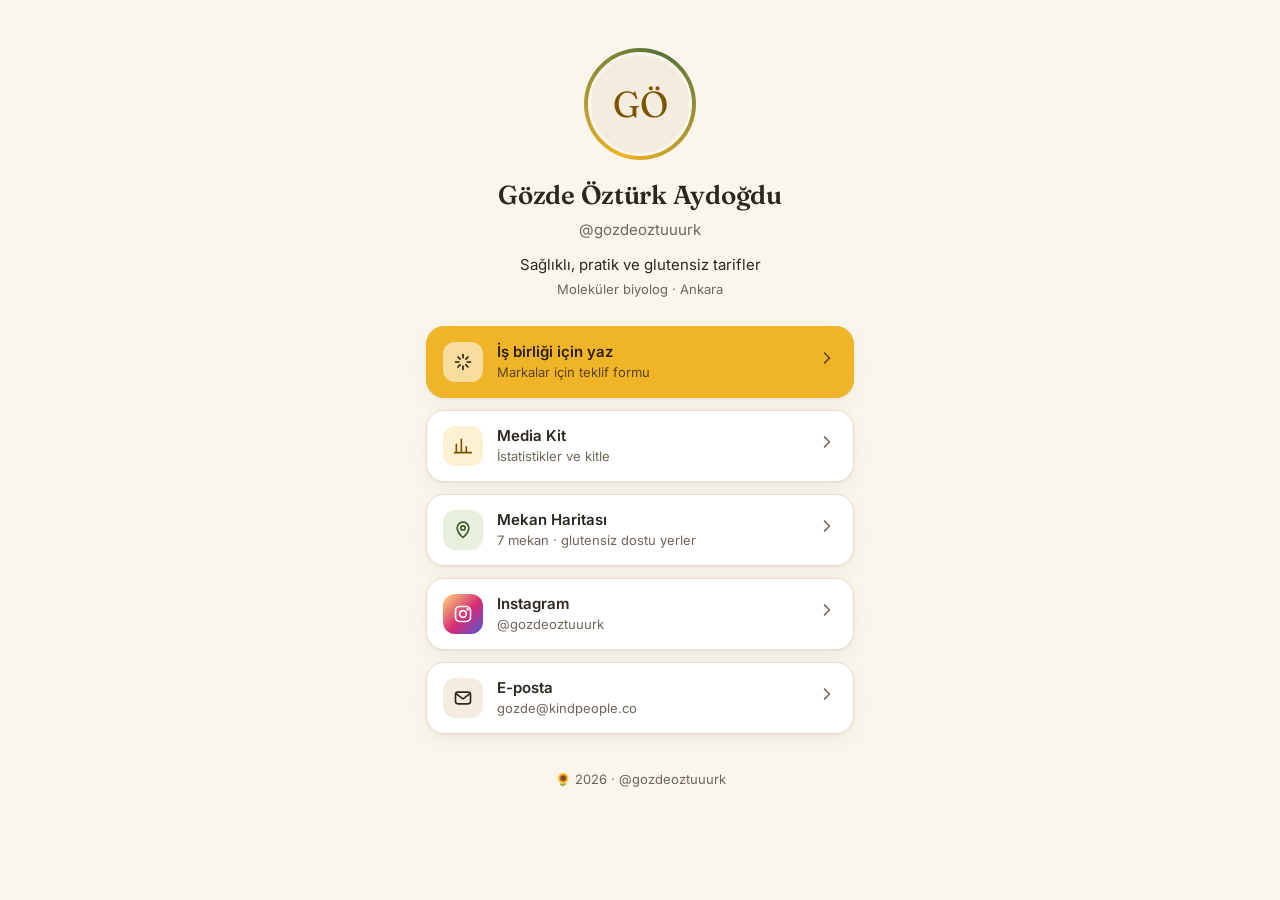
==== index.html @ 91e12c9a "Add link-in-bio site: link page, media kit, place map, collab form Co-Authored-By: Claude Opus 5.5 <" ====
<!doctype html>
<html lang="tr" data-base=".">
<head>
  <meta charset="utf-8">
  <meta name="viewport" content="width=device-width, initial-scale=1">
  <title>Gözde Öztürk Aydoğdu · @gozdeoztuuurk</title>
  <meta name="description" content="Sağlıklı, pratik ve glutensiz tarifler. Media kit, mekan haritası ve iş birliği.">
  <meta property="og:title" content="Gözde Öztürk Aydoğdu · @gozdeoztuuurk">
  <meta property="og:description" content="Sağlıklı, pratik ve glutensiz tarifler.">
  <meta property="og:image" content="assets/avatar.jpg">
  <meta name="theme-color" content="#faf6ee">
  <link rel="icon" href="data:image/svg+xml,<svg xmlns='http://www.w3.org/2000/svg' viewBox='0 0 100 100'><text y='.9em' font-size='90'>🌻</text></svg>">
  <link rel="preconnect" href="https://fonts.googleapis.com">
  <link rel="preconnect" href="https://fonts.gstatic.com" crossorigin>
  <link href="https://fonts.googleapis.com/css2?family=Fraunces:opsz,wght@9..144,500;9..144,600&family=Inter:wght@400;500;600&display=swap" rel="stylesheet">
  <link rel="stylesheet" href="assets/style.css">
</head>
<body>
  <main class="links-wrap">
    <header class="profile">
      <div class="avatar" id="avatar"><span></span></div>
      <h1 id="name">Gözde Öztürk Aydoğdu</h1>
      <p class="handle" id="handle">@gozdeoztuuurk</p>
      <p class="tagline" id="tagline"></p>
      <p class="subline" id="subline"></p>
    </header>
    <nav class="link-list" id="links" aria-label="Bağlantılar"></nav>
    <footer class="foot">🌻 <span id="year"></span> · <span id="foot-handle"></span></footer>
  </main>

  <script src="assets/common.js"></script>
  <script>
    (async () => {
      const { icons, esc } = Site;
      const site = await Site.json('site.json');
      let placeCount = null;
      try { placeCount = (await Site.json('places.json')).places.length; } catch {}

      Site.avatar(document.getElementById('avatar'), site);
      document.getElementById('name').textContent = site.name;
      document.getElementById('handle').textContent = '@' + site.handle;
      document.getElementById('tagline').textContent = site.tagline;
      document.getElementById('subline').textContent = site.subline;
      document.getElementById('year').textContent = new Date().getFullYear();
      document.getElementById('foot-handle').textContent = '@' + site.handle;

      const btn = ({ href, cls = '', chip, icon, title, sub, external }) => `
        <a class="link-btn ${cls}" href="${esc(href)}"${external ? ' target="_blank" rel="noopener"' : ''}>
          <span class="chip ${chip}">${icon}</span>
          <span class="txt"><span class="ttl">${esc(title)}</span>${sub ? `<span class="sub">${esc(sub)}</span>` : ''}</span>
          <span class="arr">${icons.arrow}</span>
        </a>`;

      const items = [
        { href: 'is-birligi/', cls: 'primary', chip: '', icon: icons.spark, title: 'İş birliği için yaz', sub: 'Markalar için teklif formu' },
        { href: 'media-kit/', chip: 'sun', icon: icons.chart, title: 'Media Kit', sub: 'İstatistikler ve kitle' },
        { href: 'harita/', chip: 'leaf', icon: icons.pin, title: 'Mekan Haritası', sub: placeCount != null ? `${placeCount} mekan · glutensiz dostu yerler` : 'Gittiğim yerler' },
        ...site.socials.map((s) => ({
          href: s.url, external: true, chip: Site.platformChip[s.type] || 'plain',
          icon: icons[s.type] || icons.link, title: s.label, sub: s.sub || '@' + site.handle,
        })),
        { href: `mailto:${site.email}`, chip: 'plain', icon: icons.mail, title: 'E-posta', sub: site.email },
      ];
      document.getElementById('links').innerHTML = items.map(btn).join('');
    })();
  </script>
</body>
</html>
---- assets/style.css ----
:root {
  --bg: #faf6ee;
  --surface: #ffffff;
  --surface-2: #f3ecdf;
  --ink: #2b2620;
  --muted: #6f665a;
  --line: #e7dece;
  --sun: #f0b429;
  --sun-soft: #fdf1d3;
  --sun-ink: #7d5300;
  --leaf: #55743a;
  --leaf-soft: #e8efdc;
  --leaf-ink: #3d5626;
  --berry: #b8453a;
  --shadow: 0 1px 2px rgba(60, 45, 20, .06), 0 6px 20px rgba(60, 45, 20, .06);
  --radius: 18px;
  --serif: "Fraunces", Georgia, "Times New Roman", serif;
  --sans: "Inter", -apple-system, BlinkMacSystemFont, "Segoe UI", sans-serif;
  color-scheme: light;
}

@media (prefers-color-scheme: dark) {
  :root {
    --bg: #1a1714;
    --surface: #24201b;
    --surface-2: #2e2922;
    --ink: #f3ece0;
    --muted: #b3a895;
    --line: #3a342b;
    --sun: #f2b632;
    --sun-soft: #3a2f17;
    --sun-ink: #f6c95e;
    --leaf: #9cbf6e;
    --leaf-soft: #2a3220;
    --leaf-ink: #b8d58f;
    --berry: #e2796d;
    --shadow: 0 1px 2px rgba(0, 0, 0, .3), 0 6px 20px rgba(0, 0, 0, .25);
    color-scheme: dark;
  }
}

* { box-sizing: border-box; }
html { -webkit-text-size-adjust: 100%; }
body {
  margin: 0;
  background: var(--bg);
  color: var(--ink);
  font: 15px/1.5 var(--sans);
  -webkit-font-smoothing: antialiased;
}
a { color: inherit; }
img { max-width: 100%; display: block; }
h1, h2, h3 { font-family: var(--serif); font-weight: 600; letter-spacing: -.01em; margin: 0; }
.muted { color: var(--muted); }
.wrap { max-width: 920px; margin: 0 auto; padding: 24px 16px 56px; }
.back { display: inline-flex; gap: 6px; align-items: center; text-decoration: none; color: var(--muted); font-size: 14px; margin-bottom: 18px; }
.back:hover { color: var(--ink); }
.foot { text-align: center; font-size: 13px; color: var(--muted); margin-top: 36px; }
.foot a { text-decoration: none; }
.icon { width: 20px; height: 20px; flex: none; }

/* Sample-data banner */
.sample-banner {
  background: var(--sun-soft); color: var(--sun-ink);
  border: 1px dashed var(--sun); border-radius: 12px;
  padding: 10px 14px; font-size: 13px; margin-bottom: 16px;
}

/* ---------- Avatar ---------- */
.avatar {
  width: 112px; height: 112px; border-radius: 50%;
  padding: 4px; background: conic-gradient(from 200deg, var(--sun), var(--leaf), var(--sun));
  flex: none;
}
.avatar > * {
  width: 100%; height: 100%; border-radius: 50%; object-fit: cover;
  border: 3px solid var(--bg); background: var(--surface-2);
  display: grid; place-items: center;
  font-family: var(--serif); font-size: 36px; color: var(--sun-ink);
}

/* ---------- Link page ---------- */
.links-wrap { max-width: 460px; margin: 0 auto; padding: 48px 16px 40px; }
.profile { text-align: center; display: flex; flex-direction: column; align-items: center; gap: 4px; margin-bottom: 26px; }
.profile h1 { font-size: 26px; margin-top: 12px; }
.profile .handle { color: var(--muted); margin: 0; }
.profile .tagline { margin: 8px 0 0; font-size: 15px; }
.profile .subline { margin: 0; font-size: 13px; color: var(--muted); }
.link-list { display: flex; flex-direction: column; gap: 12px; }
.link-btn {
  display: flex; align-items: center; gap: 14px;
  padding: 14px 16px; border-radius: var(--radius);
  background: var(--surface); border: 1px solid var(--line);
  text-decoration: none; box-shadow: var(--shadow);
  transition: transform .15s ease, border-color .15s ease;
}
.link-btn:hover { transform: translateY(-1px); border-color: var(--sun); }
.link-btn .chip { width: 40px; height: 40px; border-radius: 12px; display: grid; place-items: center; flex: none; }
.link-btn .txt { display: flex; flex-direction: column; min-width: 0; flex: 1; }
.link-btn .ttl { font-weight: 600; }
.link-btn .sub { font-size: 13px; color: var(--muted); }
.link-btn .arr { color: var(--muted); }
.chip.sun { background: var(--sun-soft); color: var(--sun-ink); }
.chip.leaf { background: var(--leaf-soft); color: var(--leaf-ink); }
.chip.ig { background: linear-gradient(135deg, #feda75, #d62976 55%, #4f5bd5); color: #fff; }
.chip.yt { background: #e62117; color: #fff; }
.chip.tt { background: #111; color: #fff; }
.chip.plain { background: var(--surface-2); color: var(--ink); }
.link-btn.primary { background: var(--sun); border-color: var(--sun); color: #2b2008; }
.link-btn.primary .sub, .link-btn.primary .arr { color: #5c4512; }
.link-btn.primary .chip { background: rgba(255, 255, 255, .55); color: #2b2008; }

/* ---------- Cards & stat grids ---------- */
.card { background: var(--surface); border: 1px solid var(--line); border-radius: var(--radius); box-shadow: var(--shadow); padding: 18px; }
.section { margin-top: 28px; }
.section > h2 { font-size: 21px; margin-bottom: 4px; }
.section > .lead { color: var(--muted); margin: 0 0 14px; font-size: 14px; }
.stat-grid { display: grid; grid-template-columns: repeat(auto-fit, minmax(130px, 1fr)); gap: 12px; }
.stat-grid.tight { grid-template-columns: repeat(auto-fit, minmax(88px, 1fr)); }
.stat { display: flex; flex-direction: column; gap: 2px; }
.stat .v { font-family: var(--serif); font-size: 26px; font-weight: 600; line-height: 1.1; }
.stat .l { font-size: 12px; text-transform: uppercase; letter-spacing: .06em; color: var(--muted); }

/* ---------- Media kit ---------- */
.mk-hero {
  display: flex; gap: 20px; align-items: center; flex-wrap: wrap;
  padding: 24px; border-radius: 24px;
  background:
    radial-gradient(120% 140% at 100% 0%, var(--sun-soft) 0%, transparent 55%),
    radial-gradient(90% 120% at 0% 100%, var(--leaf-soft) 0%, transparent 60%),
    var(--surface);
  border: 1px solid var(--line);
}
.mk-hero .avatar { width: 96px; height: 96px; }
.mk-hero h1 { font-size: 28px; }
.mk-hero .handle { color: var(--muted); margin: 2px 0 8px; }
.mk-hero .tagline { margin: 0 0 10px; }
.pill { display: inline-flex; align-items: center; gap: 6px; padding: 5px 11px; border-radius: 999px; font-size: 13px; font-weight: 500; }
.pill.leaf { background: var(--leaf-soft); color: var(--leaf-ink); }
.pill.sun { background: var(--sun-soft); color: var(--sun-ink); }
.headline { margin-top: 16px; }
.platform-head { display: flex; align-items: center; gap: 10px; margin-bottom: 12px; font-weight: 600; text-decoration: none; }
.platform-head .chip { width: 30px; height: 30px; border-radius: 9px; display: grid; place-items: center; }
.platform-head .chip .icon { width: 16px; height: 16px; }
.platforms { display: grid; grid-template-columns: repeat(auto-fit, minmax(260px, 1fr)); gap: 12px; }

.chart { width: 100%; height: auto; display: block; }
.chart .grid { stroke: var(--line); stroke-width: 1; }
.chart .axis { fill: var(--muted); font: 11px var(--sans); }
.chart .line { fill: none; stroke: var(--leaf); stroke-width: 2.5; stroke-linejoin: round; stroke-linecap: round; }
.chart .area { fill: var(--leaf); opacity: .12; }
.chart .dot { fill: var(--surface); stroke: var(--leaf); stroke-width: 2; }
.chart-head { display: flex; justify-content: space-between; align-items: baseline; gap: 12px; flex-wrap: wrap; margin-bottom: 8px; }
.chart-head h3 { font-size: 17px; }

.aud-grid { display: grid; grid-template-columns: repeat(auto-fit, minmax(260px, 1fr)); gap: 12px; }
.gender-bar { display: flex; height: 12px; border-radius: 999px; overflow: hidden; margin: 12px 0 10px; background: var(--surface-2); }
.gender-bar span:first-child { background: var(--berry); }
.gender-bar span:last-child { background: var(--leaf); }
.legend { display: flex; gap: 16px; font-size: 13px; color: var(--muted); }
.legend i { display: inline-block; width: 10px; height: 10px; border-radius: 3px; margin-right: 6px; vertical-align: -1px; }
.bars { display: flex; flex-direction: column; gap: 9px; margin-top: 10px; }
.bar-row { display: grid; grid-template-columns: 72px 1fr 52px; align-items: center; gap: 10px; font-size: 13px; }
.bar-row .track { height: 8px; background: var(--surface-2); border-radius: 999px; overflow: hidden; }
.bar-row .track, .bar-row .fill { display: block; }
.bar-row .fill { height: 100%; background: var(--sun); border-radius: 999px; }
.bar-row .pct { text-align: right; color: var(--muted); font-variant-numeric: tabular-nums; }
.card h3 { font-size: 17px; }

.series-grid { display: grid; grid-template-columns: repeat(auto-fit, minmax(260px, 1fr)); gap: 12px; }
.series-card h3 { font-size: 17px; display: flex; gap: 8px; align-items: baseline; }
.series-card p { color: var(--muted); font-size: 14px; margin: 6px 0 14px; }
.series-card .stat .v { font-size: 20px; }
.series-card .pill { margin-top: 14px; }

.brand-list { display: flex; flex-wrap: wrap; gap: 8px; }
.brand-list span { padding: 8px 14px; border-radius: 999px; background: var(--surface); border: 1px solid var(--line); font-size: 14px; }
.services { display: grid; grid-template-columns: repeat(auto-fit, minmax(200px, 1fr)); gap: 12px; }
.services .card h3 { font-size: 16px; margin-bottom: 4px; }
.services .card p { margin: 0; font-size: 14px; color: var(--muted); }

.cta {
  margin-top: 32px; padding: 24px; border-radius: 24px; text-align: center;
  background: var(--leaf); color: #fff;
}
.cta h2 { font-size: 22px; }
.cta p { margin: 6px 0 16px; opacity: .9; }
.btn {
  display: inline-flex; align-items: center; justify-content: center; gap: 8px;
  padding: 12px 20px; border-radius: 999px; border: 0; cursor: pointer;
  font: 600 15px var(--sans); text-decoration: none;
  background: var(--sun); color: #2b2008;
}
.btn:hover { filter: brightness(1.05); }
.btn.block { width: 100%; }
.btn.ghost { background: var(--surface); color: var(--ink); border: 1px solid var(--line); }
.updated { text-align: center; font-size: 12px; color: var(--muted); margin-top: 18px; }

/* ---------- Map page ---------- */
.page-head h1 { font-size: 30px; }
.page-head p { color: var(--muted); margin: 6px 0 16px; }
#map {
  height: 380px; border-radius: var(--radius); border: 1px solid var(--line);
  box-shadow: var(--shadow); margin-bottom: 14px; z-index: 0;
}
.search {
  display: flex; align-items: center; gap: 10px;
  background: var(--surface); border: 1px solid var(--line); border-radius: 14px;
  padding: 0 14px; margin-bottom: 10px;
}
.search input { flex: 1; border: 0; background: transparent; color: var(--ink); font: 15px var(--sans); padding: 13px 0; outline: none; min-width: 0; }
.filters { display: flex; gap: 8px; overflow-x: auto; padding-bottom: 6px; margin-bottom: 14px; scrollbar-width: none; }
.filters::-webkit-scrollbar { display: none; }
.filter {
  flex: none; padding: 7px 13px; border-radius: 999px; cursor: pointer;
  background: var(--surface); border: 1px solid var(--line); color: var(--ink);
  font: 500 13px var(--sans);
}
.filter[aria-pressed="true"] { background: var(--ink); color: var(--bg); border-color: var(--ink); }
.filter.gf[aria-pressed="true"] { background: var(--leaf); border-color: var(--leaf); color: #fff; }
.series-list { display: flex; flex-direction: column; gap: 10px; }
details.group { background: var(--surface); border: 1px solid var(--line); border-radius: var(--radius); overflow: hidden; }
details.group > summary {
  list-style: none; cursor: pointer; display: flex; align-items: center; gap: 12px; padding: 14px 16px;
}
details.group > summary::-webkit-details-marker { display: none; }
details.group > summary .emoji { font-size: 20px; }
details.group > summary .ttl { font-weight: 600; flex: 1; }
details.group > summary .count { font-size: 12px; padding: 3px 9px; border-radius: 999px; background: var(--sun-soft); color: var(--sun-ink); font-weight: 600; }
details.group > summary .chev { transition: transform .2s; color: var(--muted); }
details.group[open] > summary .chev { transform: rotate(180deg); }
.group-desc { margin: 0; padding: 0 16px 10px; font-size: 13px; color: var(--muted); }
.place { display: flex; gap: 12px; padding: 12px 16px; border-top: 1px solid var(--line); cursor: pointer; }
.place:hover { background: var(--surface-2); }
.place .pin { color: var(--berry); padding-top: 2px; }
.place .body { flex: 1; min-width: 0; }
.place .name { font-weight: 600; }
.place .meta { font-size: 13px; color: var(--muted); }
.place .note { font-size: 14px; margin-top: 4px; }
.place .tags { display: flex; flex-wrap: wrap; gap: 6px; margin-top: 8px; }
.tag { font-size: 12px; padding: 2px 8px; border-radius: 999px; background: var(--surface-2); color: var(--muted); }
.tag.gf { background: var(--leaf-soft); color: var(--leaf-ink); font-weight: 600; }
.place .links { display: flex; gap: 14px; margin-top: 8px; font-size: 13px; }
.place .links a { color: var(--leaf-ink); font-weight: 600; text-decoration: none; }
.empty { text-align: center; color: var(--muted); padding: 24px; }
.leaflet-popup-content { font: 13px/1.45 var(--sans); }
.leaflet-popup-content b { font-size: 14px; }

/* ---------- Collab form ---------- */
.form { display: grid; gap: 14px; }
.form .row { display: grid; grid-template-columns: 1fr 1fr; gap: 14px; }
@media (max-width: 560px) { .form .row { grid-template-columns: 1fr; } }
.field { display: flex; flex-direction: column; gap: 6px; }
.field label { font-size: 13px; font-weight: 600; }
.field label .opt { font-weight: 400; color: var(--muted); }
.field input, .field select, .field textarea {
  font: 15px var(--sans); color: var(--ink);
  background: var(--bg); border: 1px solid var(--line); border-radius: 12px;
  padding: 12px 13px; width: 100%;
}
.field textarea { min-height: 130px; resize: vertical; }
.field input:focus, .field select:focus, .field textarea:focus { outline: 2px solid var(--sun); outline-offset: 1px; border-color: transparent; }
.types { display: flex; flex-wrap: wrap; gap: 8px; }
.types label {
  display: inline-flex; align-items: center; gap: 6px; cursor: pointer;
  padding: 8px 12px; border-radius: 999px; border: 1px solid var(--line); background: var(--bg);
  font-size: 14px; font-weight: 500; white-space: nowrap;
}
.types input { accent-color: var(--leaf); }
.types label:has(input:checked) { background: var(--leaf-soft); border-color: var(--leaf); color: var(--leaf-ink); }
.form-note { font-size: 13px; color: var(--muted); margin: 0; }
.success { text-align: center; padding: 28px 12px; }
.success h2 { font-size: 22px; margin: 8px 0; }
.collab-intro { display: grid; gap: 12px; grid-template-columns: repeat(auto-fit, minmax(200px, 1fr)); margin-bottom: 18px; }
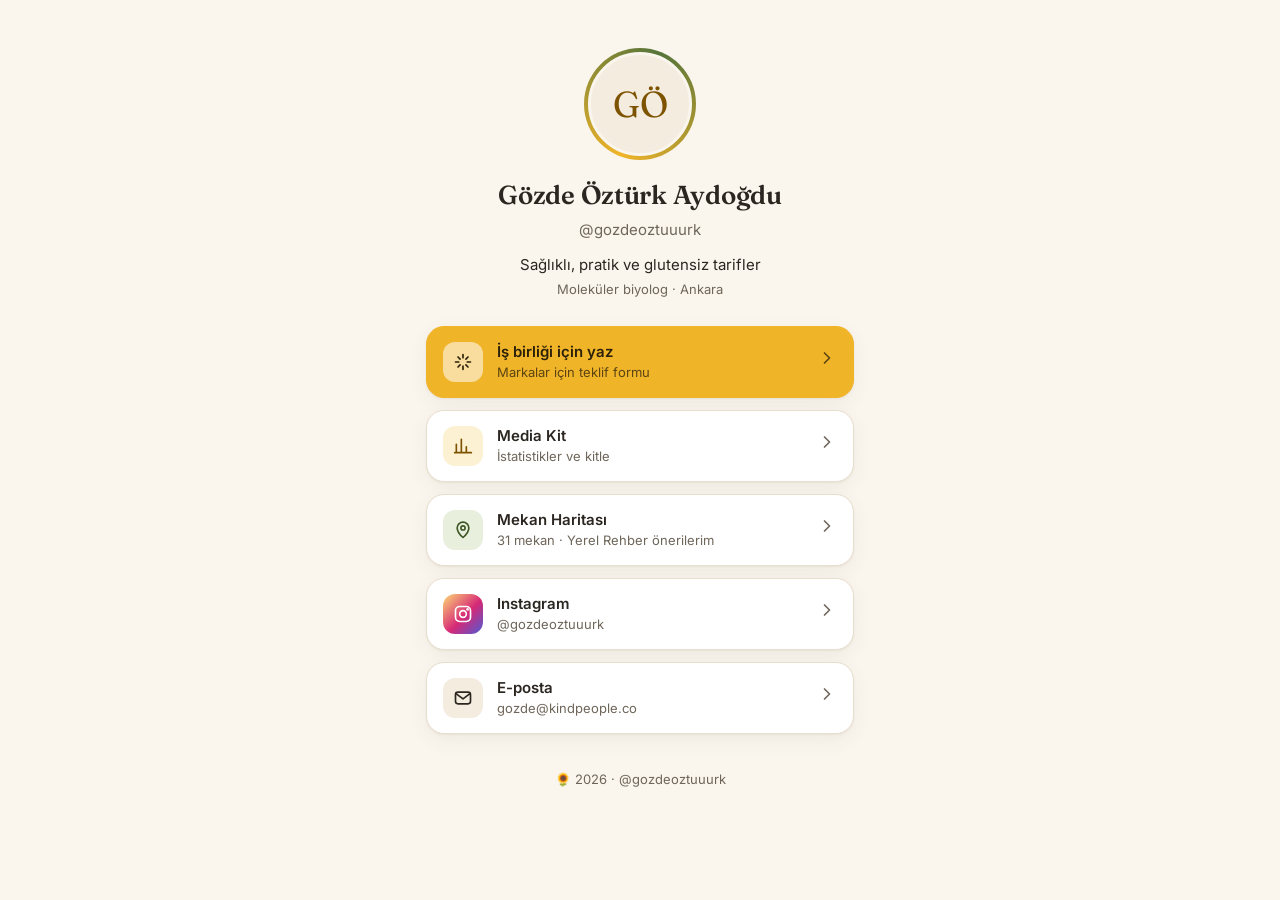
==== commit f4fa786f: "Fill place map from Google Maps Local Guide reviews; add Maps stats Co-Authored-By: Claude Opus 5.5 " ====
--- a/index.html
+++ b/index.html
@@ -54,7 +54,7 @@
       const items = [
         { href: 'is-birligi/', cls: 'primary', chip: '', icon: icons.spark, title: 'İş birliği için yaz', sub: 'Markalar için teklif formu' },
         { href: 'media-kit/', chip: 'sun', icon: icons.chart, title: 'Media Kit', sub: 'İstatistikler ve kitle' },
-        { href: 'harita/', chip: 'leaf', icon: icons.pin, title: 'Mekan Haritası', sub: placeCount != null ? `${placeCount} mekan · glutensiz dostu yerler` : 'Gittiğim yerler' },
+        { href: 'harita/', chip: 'leaf', icon: icons.pin, title: 'Mekan Haritası', sub: placeCount != null ? `${placeCount} mekan · Yerel Rehber önerilerim` : 'Gittiğim yerler' },
         ...site.socials.map((s) => ({
           href: s.url, external: true, chip: Site.platformChip[s.type] || 'plain',
           icon: icons[s.type] || icons.link, title: s.label, sub: s.sub || '@' + site.handle,
--- a/assets/style.css
+++ b/assets/style.css
@@ -174,7 +174,17 @@
 .series-card .pill { margin-top: 14px; }
 
 .brand-list { display: flex; flex-wrap: wrap; gap: 8px; }
-.brand-list span { padding: 8px 14px; border-radius: 999px; background: var(--surface); border: 1px solid var(--line); font-size: 14px; }
+.chart .val { fill: var(--ink); font-weight: 600; }
+.reel-list { display: grid; gap: 10px; }
+.reel { display: flex; gap: 14px; align-items: flex-start; padding: 14px 16px; }
+.reel .rank { font-family: var(--serif); font-size: 26px; font-weight: 600; color: var(--sun-ink); line-height: 1; min-width: 20px; }
+.reel-body { flex: 1; min-width: 0; }
+.reel-body h3 { font-size: 16px; display: inline; margin-right: 8px; }
+.reel-body .tag { display: inline-block; white-space: nowrap; vertical-align: 2px; }
+.reel-stats { display: flex; flex-wrap: wrap; gap: 4px 14px; margin-top: 8px; font-size: 13px; color: var(--muted); }
+.reel-stats b { color: var(--ink); font-weight: 600; }
+.brand-list a { text-decoration: none; }
+.brand-list span, .brand-list a { padding: 8px 14px; border-radius: 999px; background: var(--surface); border: 1px solid var(--line); font-size: 14px; }
 .services { display: grid; grid-template-columns: repeat(auto-fit, minmax(200px, 1fr)); gap: 12px; }
 .services .card h3 { font-size: 16px; margin-bottom: 4px; }
 .services .card p { margin: 0; font-size: 14px; color: var(--muted); }
@@ -236,6 +246,7 @@
 .place .body { flex: 1; min-width: 0; }
 .place .name { font-weight: 600; }
 .place .meta { font-size: 13px; color: var(--muted); }
+.place .stars { color: var(--sun); letter-spacing: 1px; }
 .place .note { font-size: 14px; margin-top: 4px; }
 .place .tags { display: flex; flex-wrap: wrap; gap: 6px; margin-top: 8px; }
 .tag { font-size: 12px; padding: 2px 8px; border-radius: 999px; background: var(--surface-2); color: var(--muted); }
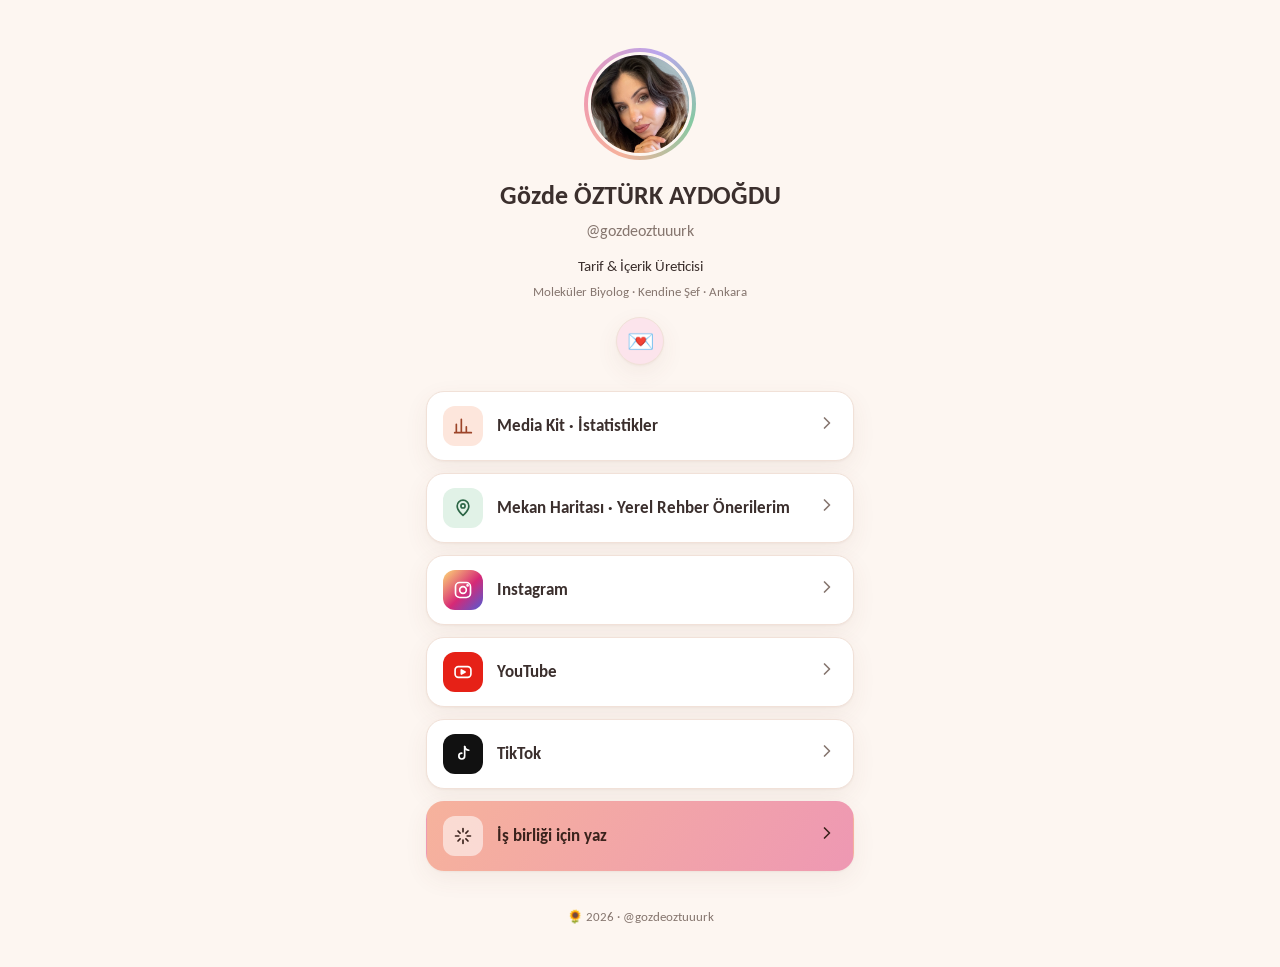
==== commit c466fe46: "Apply Gözde's review: pastel palette, Carlito, new link order, media kit v2 - Home: new title/subtit" ====
--- a/index.html
+++ b/index.html
@@ -3,26 +3,27 @@
 <head>
   <meta charset="utf-8">
   <meta name="viewport" content="width=device-width, initial-scale=1">
-  <title>Gözde Öztürk Aydoğdu · @gozdeoztuuurk</title>
-  <meta name="description" content="Sağlıklı, pratik ve glutensiz tarifler. Media kit, mekan haritası ve iş birliği.">
-  <meta property="og:title" content="Gözde Öztürk Aydoğdu · @gozdeoztuuurk">
-  <meta property="og:description" content="Sağlıklı, pratik ve glutensiz tarifler.">
+  <title>Gözde ÖZTÜRK AYDOĞDU · @gozdeoztuuurk</title>
+  <meta name="description" content="Tarif ve içerik üreticisi, moleküler biyolog. Media kit, mekan haritası ve iş birliği.">
+  <meta property="og:title" content="Gözde ÖZTÜRK AYDOĞDU · @gozdeoztuuurk">
+  <meta property="og:description" content="Tarif & İçerik Üreticisi · Moleküler Biyolog · Ankara">
   <meta property="og:image" content="assets/avatar.jpg">
-  <meta name="theme-color" content="#faf6ee">
+  <meta name="theme-color" content="#fdf6f1">
   <link rel="icon" href="data:image/svg+xml,<svg xmlns='http://www.w3.org/2000/svg' viewBox='0 0 100 100'><text y='.9em' font-size='90'>🌻</text></svg>">
   <link rel="preconnect" href="https://fonts.googleapis.com">
   <link rel="preconnect" href="https://fonts.gstatic.com" crossorigin>
-  <link href="https://fonts.googleapis.com/css2?family=Fraunces:opsz,wght@9..144,500;9..144,600&family=Inter:wght@400;500;600&display=swap" rel="stylesheet">
+  <link href="https://fonts.googleapis.com/css2?family=Carlito:ital,wght@0,400;0,700;1,400&display=swap" rel="stylesheet">
   <link rel="stylesheet" href="assets/style.css">
 </head>
 <body>
   <main class="links-wrap">
     <header class="profile">
       <div class="avatar" id="avatar"><span></span></div>
-      <h1 id="name">Gözde Öztürk Aydoğdu</h1>
+      <h1 id="name">Gözde ÖZTÜRK AYDOĞDU</h1>
       <p class="handle" id="handle">@gozdeoztuuurk</p>
       <p class="tagline" id="tagline"></p>
       <p class="subline" id="subline"></p>
+      <a class="mail-btn" id="mail" aria-label="E-posta gönder" title="E-posta gönder">💌</a>
     </header>
     <nav class="link-list" id="links" aria-label="Bağlantılar"></nav>
     <footer class="foot">🌻 <span id="year"></span> · <span id="foot-handle"></span></footer>
@@ -33,8 +34,6 @@
     (async () => {
       const { icons, esc } = Site;
       const site = await Site.json('site.json');
-      let placeCount = null;
-      try { placeCount = (await Site.json('places.json')).places.length; } catch {}
 
       Site.avatar(document.getElementById('avatar'), site);
       document.getElementById('name').textContent = site.name;
@@ -43,6 +42,7 @@
       document.getElementById('subline').textContent = site.subline;
       document.getElementById('year').textContent = new Date().getFullYear();
       document.getElementById('foot-handle').textContent = '@' + site.handle;
+      document.getElementById('mail').href = `mailto:${site.email}`;
 
       const btn = ({ href, cls = '', chip, icon, title, sub, external }) => `
         <a class="link-btn ${cls}" href="${esc(href)}"${external ? ' target="_blank" rel="noopener"' : ''}>
@@ -51,15 +51,15 @@
           <span class="arr">${icons.arrow}</span>
         </a>`;
 
+      // Order requested by Gözde: stats, map, socials, then the collab form last.
       const items = [
-        { href: 'is-birligi/', cls: 'primary', chip: '', icon: icons.spark, title: 'İş birliği için yaz', sub: 'Markalar için teklif formu' },
-        { href: 'media-kit/', chip: 'sun', icon: icons.chart, title: 'Media Kit', sub: 'İstatistikler ve kitle' },
-        { href: 'harita/', chip: 'leaf', icon: icons.pin, title: 'Mekan Haritası', sub: placeCount != null ? `${placeCount} mekan · Yerel Rehber önerilerim` : 'Gittiğim yerler' },
+        { href: 'media-kit/', chip: 'sun', icon: icons.chart, title: 'Media Kit · İstatistikler' },
+        { href: 'harita/', chip: 'leaf', icon: icons.pin, title: 'Mekan Haritası · Yerel Rehber Önerilerim' },
         ...site.socials.map((s) => ({
           href: s.url, external: true, chip: Site.platformChip[s.type] || 'plain',
-          icon: icons[s.type] || icons.link, title: s.label, sub: s.sub || '@' + site.handle,
+          icon: icons[s.type] || icons.link, title: s.label,
         })),
-        { href: `mailto:${site.email}`, chip: 'plain', icon: icons.mail, title: 'E-posta', sub: site.email },
+        { href: 'is-birligi/', cls: 'primary', chip: '', icon: icons.spark, title: 'İş birliği için yaz' },
       ];
       document.getElementById('links').innerHTML = items.map(btn).join('');
     })();
--- a/assets/style.css
+++ b/assets/style.css
@@ -1,40 +1,52 @@
 :root {
-  --bg: #faf6ee;
+  /* Pastel palette: peach (sun), sage (leaf), rose (berry), lavender (lav). */
+  --bg: #fdf6f1;
   --surface: #ffffff;
-  --surface-2: #f3ecdf;
-  --ink: #2b2620;
-  --muted: #6f665a;
-  --line: #e7dece;
-  --sun: #f0b429;
-  --sun-soft: #fdf1d3;
-  --sun-ink: #7d5300;
-  --leaf: #55743a;
-  --leaf-soft: #e8efdc;
-  --leaf-ink: #3d5626;
-  --berry: #b8453a;
-  --shadow: 0 1px 2px rgba(60, 45, 20, .06), 0 6px 20px rgba(60, 45, 20, .06);
+  --surface-2: #f8ede7;
+  --ink: #3b2f2d;
+  --muted: #86766f;
+  --line: #f1e1d8;
+  --sun: #f6b29c;
+  --sun-soft: #fde6dc;
+  --sun-ink: #9c4429;
+  --leaf: #86c9a2;
+  --leaf-soft: #e1f2e7;
+  --leaf-ink: #2c6646;
+  --berry: #ee98b3;
+  --berry-soft: #fce4ec;
+  --lav: #b9a6ec;
+  --lav-soft: #eee8fc;
+  --lav-ink: #57419e;
+  --butter: #ffdc85;
+  --on-accent: #3a221c;
+  --shadow: 0 1px 2px rgba(120, 70, 50, .05), 0 8px 24px rgba(120, 70, 50, .07);
   --radius: 18px;
-  --serif: "Fraunces", Georgia, "Times New Roman", serif;
-  --sans: "Inter", -apple-system, BlinkMacSystemFont, "Segoe UI", sans-serif;
+  --serif: "Carlito", Calibri, "Segoe UI", sans-serif;
+  --sans: "Carlito", Calibri, "Segoe UI", -apple-system, BlinkMacSystemFont, sans-serif;
   color-scheme: light;
 }
 
 @media (prefers-color-scheme: dark) {
   :root {
-    --bg: #1a1714;
-    --surface: #24201b;
-    --surface-2: #2e2922;
-    --ink: #f3ece0;
-    --muted: #b3a895;
-    --line: #3a342b;
-    --sun: #f2b632;
-    --sun-soft: #3a2f17;
-    --sun-ink: #f6c95e;
-    --leaf: #9cbf6e;
-    --leaf-soft: #2a3220;
-    --leaf-ink: #b8d58f;
-    --berry: #e2796d;
-    --shadow: 0 1px 2px rgba(0, 0, 0, .3), 0 6px 20px rgba(0, 0, 0, .25);
+    --bg: #1f1a1e;
+    --surface: #2a2329;
+    --surface-2: #352c34;
+    --ink: #f7ecef;
+    --muted: #bfaeb4;
+    --line: #40353e;
+    --sun: #f4a88f;
+    --sun-soft: #46302a;
+    --sun-ink: #ffc7b4;
+    --leaf: #8fd1a9;
+    --leaf-soft: #233a2d;
+    --leaf-ink: #b5e6c8;
+    --berry: #f3a5bd;
+    --berry-soft: #45283a;
+    --lav: #c4b2f2;
+    --lav-soft: #342c4a;
+    --lav-ink: #d9ceff;
+    --butter: #f5d37d;
+    --shadow: 0 1px 2px rgba(0, 0, 0, .3), 0 8px 24px rgba(0, 0, 0, .25);
     color-scheme: dark;
   }
 }
@@ -45,12 +57,12 @@
   margin: 0;
   background: var(--bg);
   color: var(--ink);
-  font: 15px/1.5 var(--sans);
+  font: 16px/1.5 var(--sans);
   -webkit-font-smoothing: antialiased;
 }
 a { color: inherit; }
 img { max-width: 100%; display: block; }
-h1, h2, h3 { font-family: var(--serif); font-weight: 600; letter-spacing: -.01em; margin: 0; }
+h1, h2, h3 { font-family: var(--serif); font-weight: 700; letter-spacing: 0; margin: 0; }
 .muted { color: var(--muted); }
 .wrap { max-width: 920px; margin: 0 auto; padding: 24px 16px 56px; }
 .back { display: inline-flex; gap: 6px; align-items: center; text-decoration: none; color: var(--muted); font-size: 14px; margin-bottom: 18px; }
@@ -69,7 +81,7 @@
 /* ---------- Avatar ---------- */
 .avatar {
   width: 112px; height: 112px; border-radius: 50%;
-  padding: 4px; background: conic-gradient(from 200deg, var(--sun), var(--leaf), var(--sun));
+  padding: 4px; background: conic-gradient(from 200deg, var(--sun), var(--berry), var(--lav), var(--leaf), var(--sun));
   flex: none;
 }
 .avatar > * {
@@ -95,6 +107,7 @@
   transition: transform .15s ease, border-color .15s ease;
 }
 .link-btn:hover { transform: translateY(-1px); border-color: var(--sun); }
+.link-btn .ttl { font-size: 17px; }
 .link-btn .chip { width: 40px; height: 40px; border-radius: 12px; display: grid; place-items: center; flex: none; }
 .link-btn .txt { display: flex; flex-direction: column; min-width: 0; flex: 1; }
 .link-btn .ttl { font-weight: 600; }
@@ -106,9 +119,17 @@
 .chip.yt { background: #e62117; color: #fff; }
 .chip.tt { background: #111; color: #fff; }
 .chip.plain { background: var(--surface-2); color: var(--ink); }
-.link-btn.primary { background: var(--sun); border-color: var(--sun); color: #2b2008; }
-.link-btn.primary .sub, .link-btn.primary .arr { color: #5c4512; }
-.link-btn.primary .chip { background: rgba(255, 255, 255, .55); color: #2b2008; }
+.chip.lav { background: var(--lav-soft); color: var(--lav-ink); }
+.link-btn.primary { background: linear-gradient(120deg, var(--sun), var(--berry)); border-color: transparent; color: var(--on-accent); }
+.link-btn.primary .sub, .link-btn.primary .arr { color: var(--on-accent); }
+.link-btn.primary .chip { background: rgba(255, 255, 255, .55); color: var(--on-accent); }
+.mail-btn {
+  width: 48px; height: 48px; margin-top: 12px; border-radius: 50%;
+  display: grid; place-items: center; font-size: 22px; text-decoration: none;
+  background: var(--berry-soft); border: 1px solid var(--line); box-shadow: var(--shadow);
+  transition: transform .15s ease;
+}
+.mail-btn:hover { transform: translateY(-1px) scale(1.04); }
 
 /* ---------- Cards & stat grids ---------- */
 .card { background: var(--surface); border: 1px solid var(--line); border-radius: var(--radius); box-shadow: var(--shadow); padding: 18px; }
@@ -118,7 +139,7 @@
 .stat-grid { display: grid; grid-template-columns: repeat(auto-fit, minmax(130px, 1fr)); gap: 12px; }
 .stat-grid.tight { grid-template-columns: repeat(auto-fit, minmax(88px, 1fr)); }
 .stat { display: flex; flex-direction: column; gap: 2px; }
-.stat .v { font-family: var(--serif); font-size: 26px; font-weight: 600; line-height: 1.1; }
+.stat .v { font-family: var(--serif); font-size: 28px; font-weight: 700; line-height: 1.1; }
 .stat .l { font-size: 12px; text-transform: uppercase; letter-spacing: .06em; color: var(--muted); }
 
 /* ---------- Media kit ---------- */
@@ -147,9 +168,9 @@
 .chart { width: 100%; height: auto; display: block; }
 .chart .grid { stroke: var(--line); stroke-width: 1; }
 .chart .axis { fill: var(--muted); font: 11px var(--sans); }
-.chart .line { fill: none; stroke: var(--leaf); stroke-width: 2.5; stroke-linejoin: round; stroke-linecap: round; }
-.chart .area { fill: var(--leaf); opacity: .12; }
-.chart .dot { fill: var(--surface); stroke: var(--leaf); stroke-width: 2; }
+.chart .line { fill: none; stroke: var(--leaf-ink); stroke-width: 2.5; stroke-linejoin: round; stroke-linecap: round; }
+.chart .area { fill: var(--leaf); opacity: .25; }
+.chart .dot { fill: var(--surface); stroke: var(--leaf-ink); stroke-width: 2; }
 .chart-head { display: flex; justify-content: space-between; align-items: baseline; gap: 12px; flex-wrap: wrap; margin-bottom: 8px; }
 .chart-head h3 { font-size: 17px; }
 
@@ -177,7 +198,7 @@
 .chart .val { fill: var(--ink); font-weight: 600; }
 .reel-list { display: grid; gap: 10px; }
 .reel { display: flex; gap: 14px; align-items: flex-start; padding: 14px 16px; }
-.reel .rank { font-family: var(--serif); font-size: 26px; font-weight: 600; color: var(--sun-ink); line-height: 1; min-width: 20px; }
+.reel .rank { font-family: var(--serif); font-size: 28px; font-weight: 700; color: var(--sun-ink); line-height: 1; min-width: 20px; }
 .reel-body { flex: 1; min-width: 0; }
 .reel-body h3 { font-size: 16px; display: inline; margin-right: 8px; }
 .reel-body .tag { display: inline-block; white-space: nowrap; vertical-align: 2px; }
@@ -191,15 +212,15 @@
 
 .cta {
   margin-top: 32px; padding: 24px; border-radius: 24px; text-align: center;
-  background: var(--leaf); color: #fff;
+  background: linear-gradient(120deg, var(--leaf-soft), var(--lav-soft)); color: var(--ink);
 }
 .cta h2 { font-size: 22px; }
 .cta p { margin: 6px 0 16px; opacity: .9; }
 .btn {
   display: inline-flex; align-items: center; justify-content: center; gap: 8px;
   padding: 12px 20px; border-radius: 999px; border: 0; cursor: pointer;
-  font: 600 15px var(--sans); text-decoration: none;
-  background: var(--sun); color: #2b2008;
+  font: 700 16px var(--sans); text-decoration: none;
+  background: var(--sun); color: var(--on-accent);
 }
 .btn:hover { filter: brightness(1.05); }
 .btn.block { width: 100%; }
@@ -227,7 +248,7 @@
   font: 500 13px var(--sans);
 }
 .filter[aria-pressed="true"] { background: var(--ink); color: var(--bg); border-color: var(--ink); }
-.filter.gf[aria-pressed="true"] { background: var(--leaf); border-color: var(--leaf); color: #fff; }
+.filter.gf[aria-pressed="true"] { background: var(--leaf); border-color: var(--leaf); color: var(--on-accent); }
 .series-list { display: flex; flex-direction: column; gap: 10px; }
 details.group { background: var(--surface); border: 1px solid var(--line); border-radius: var(--radius); overflow: hidden; }
 details.group > summary {
@@ -283,3 +304,26 @@
 .success { text-align: center; padding: 28px 12px; }
 .success h2 { font-size: 22px; margin: 8px 0; }
 .collab-intro { display: grid; gap: 12px; grid-template-columns: repeat(auto-fit, minmax(200px, 1fr)); margin-bottom: 18px; }
+
+/* ---------- Media kit v2 ---------- */
+.box-grid { display: grid; grid-template-columns: repeat(auto-fit, minmax(150px, 1fr)); gap: 12px; }
+.box-grid.small { grid-template-columns: repeat(auto-fit, minmax(120px, 1fr)); }
+.box { padding: 16px; border-radius: var(--radius); background: var(--surface); border: 1px solid var(--line); box-shadow: var(--shadow); }
+.box:nth-child(4n+1) { background: var(--sun-soft); }
+.box:nth-child(4n+2) { background: var(--leaf-soft); }
+.box:nth-child(4n+3) { background: var(--lav-soft); }
+.box:nth-child(4n+4) { background: var(--berry-soft); }
+.box .stat .l { color: var(--ink); opacity: .7; }
+.platform-handle { margin: 0; color: var(--muted); font-size: 14px; }
+.donut-wrap { display: flex; gap: 20px; align-items: center; flex-wrap: wrap; justify-content: center; }
+.donut { width: 210px; height: 210px; flex: none; }
+.donut .c-big { font: 700 20px var(--sans); fill: var(--ink); }
+.donut .c-small { font: 13px var(--sans); fill: var(--muted); }
+.donut-legend { display: grid; gap: 7px; font-size: 14px; min-width: 150px; }
+.donut-legend span { display: flex; align-items: center; gap: 8px; }
+.donut-legend i { width: 12px; height: 12px; border-radius: 4px; flex: none; }
+.donut-legend b { margin-left: auto; font-variant-numeric: tabular-nums; }
+.video-links { display: flex; flex-wrap: wrap; gap: 6px; margin-top: 12px; }
+.video-links a { font-size: 13px; padding: 4px 10px; border-radius: 999px; background: var(--surface-2); text-decoration: none; }
+.video-links a:hover { background: var(--sun-soft); }
+.reel-body a.watch { font-size: 13px; color: var(--sun-ink); font-weight: 700; text-decoration: none; margin-left: 2px; }
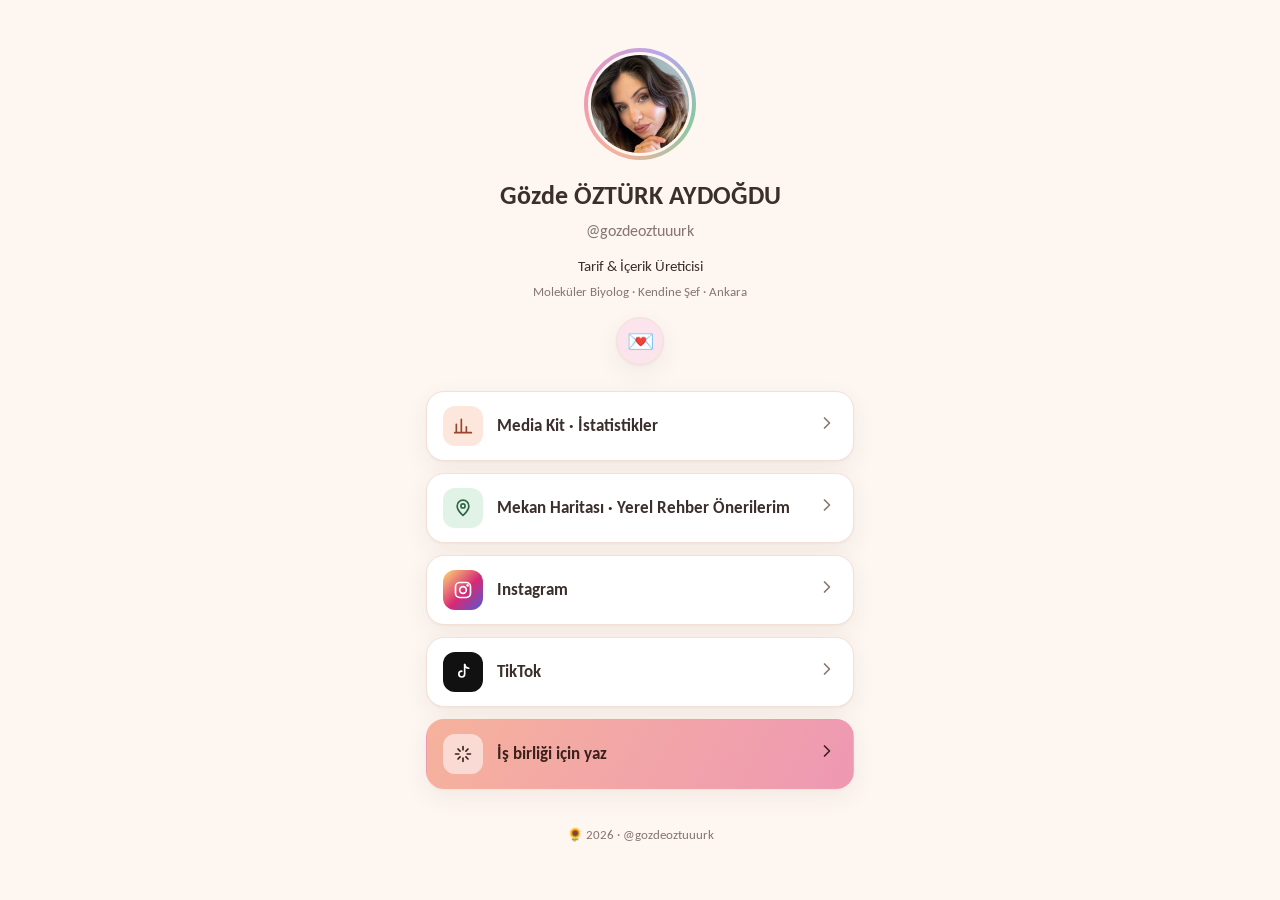
==== commit 492ca9dd: "Series cards with video covers, matching the reference layout Covers are saved in assets/covers beca" ====
--- a/index.html
+++ b/index.html
@@ -13,7 +13,7 @@
   <link rel="preconnect" href="https://fonts.googleapis.com">
   <link rel="preconnect" href="https://fonts.gstatic.com" crossorigin>
   <link href="https://fonts.googleapis.com/css2?family=Carlito:ital,wght@0,400;0,700;1,400&display=swap" rel="stylesheet">
-  <link rel="stylesheet" href="assets/style.css">
+  <link rel="stylesheet" href="assets/style.css?v=3">
 </head>
 <body>
   <main class="links-wrap">
@@ -29,7 +29,7 @@
     <footer class="foot">🌻 <span id="year"></span> · <span id="foot-handle"></span></footer>
   </main>
 
-  <script src="assets/common.js"></script>
+  <script src="assets/common.js?v=3"></script>
   <script>
     (async () => {
       const { icons, esc } = Site;
--- a/assets/style.css
+++ b/assets/style.css
@@ -188,11 +188,20 @@
 .bar-row .pct { text-align: right; color: var(--muted); font-variant-numeric: tabular-nums; }
 .card h3 { font-size: 17px; }
 
-.series-grid { display: grid; grid-template-columns: repeat(auto-fit, minmax(260px, 1fr)); gap: 12px; }
-.series-card h3 { font-size: 17px; display: flex; gap: 8px; align-items: baseline; }
-.series-card p { color: var(--muted); font-size: 14px; margin: 6px 0 14px; }
-.series-card .stat .v { font-size: 20px; }
-.series-card .pill { margin-top: 14px; }
+.series-grid { display: grid; grid-template-columns: repeat(auto-fit, minmax(300px, 1fr)); gap: 16px; }
+.series-card { background: var(--surface); border: 1px solid var(--line); border-radius: var(--radius); box-shadow: var(--shadow); overflow: hidden; display: flex; flex-direction: column; }
+.series-card .covers { display: grid; grid-template-columns: repeat(3, 1fr); gap: 2px; background: var(--line); }
+.series-card .covers a { display: block; aspect-ratio: 9 / 16; overflow: hidden; background: var(--surface-2); }
+.series-card .covers img { width: 100%; height: 100%; object-fit: cover; transition: transform .25s ease; }
+.series-card .covers a:hover img { transform: scale(1.04); }
+.series-body { padding: 16px 18px 18px; display: flex; flex-direction: column; gap: 10px; flex: 1; }
+.series-body h3 { font-size: 19px; }
+.series-body p { color: var(--muted); font-size: 14px; margin: 0; }
+.series-stats { display: grid; grid-template-columns: repeat(auto-fit, minmax(80px, 1fr)); gap: 8px; }
+.series-stats div { display: flex; flex-direction: column; align-items: center; padding: 10px 6px; border: 1px solid var(--line); border-radius: 12px; background: var(--bg); }
+.series-stats b { font-size: 19px; }
+.series-stats span { font-size: 11px; text-transform: uppercase; letter-spacing: .06em; color: var(--muted); text-align: center; }
+.series-body .pill { align-self: flex-start; }
 
 .brand-list { display: flex; flex-wrap: wrap; gap: 8px; }
 .chart .val { fill: var(--ink); font-weight: 600; }
